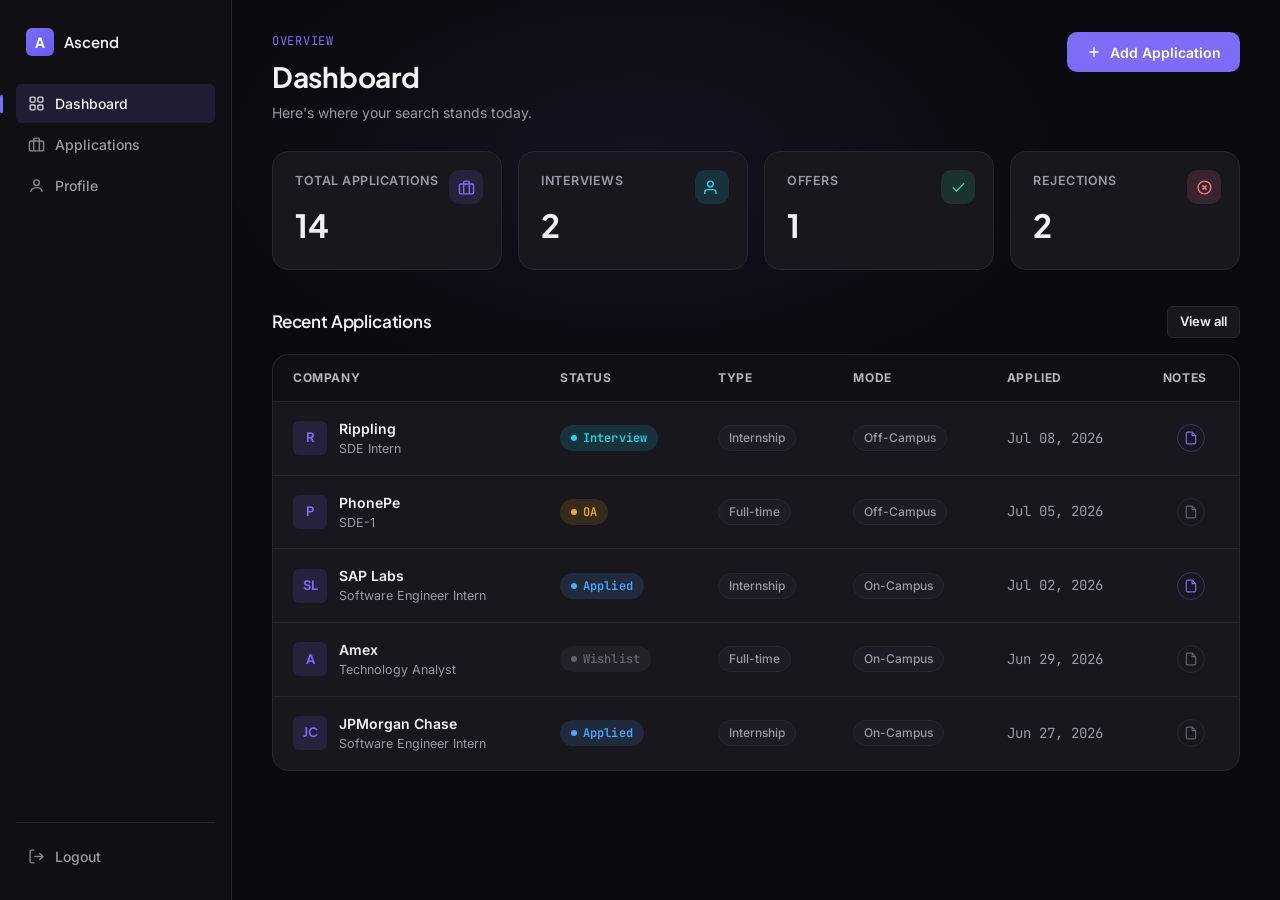
==== dashboard.html @ 65ecf3cb "Initial commit" ====
<!DOCTYPE html>
<html lang="en">
<head>
<meta charset="UTF-8">
<meta name="viewport" content="width=device-width, initial-scale=1.0">
<title>Dashboard — Ascend</title>
<link rel="stylesheet" href="css/styles.css">
<link rel="stylesheet" href="css/dashboard.css">
</head>
<body>

<div class="app-shell">

  <aside class="sidebar">
    <a href="dashboard.html" class="sidebar-brand">
      <span class="mark">A</span>
      <span class="name">Ascend</span>
    </a>

    <nav class="nav-group">
      <a href="dashboard.html" class="nav-item active">
        <svg viewBox="0 0 24 24" fill="none" stroke="currentColor" stroke-width="2"><rect x="3" y="3" width="7" height="7" rx="1.5"/><rect x="14" y="3" width="7" height="7" rx="1.5"/><rect x="3" y="14" width="7" height="7" rx="1.5"/><rect x="14" y="14" width="7" height="7" rx="1.5"/></svg>
        Dashboard
      </a>
      <a href="applications.html" class="nav-item">
        <svg viewBox="0 0 24 24" fill="none" stroke="currentColor" stroke-width="2"><rect x="2" y="7" width="20" height="14" rx="2"/><path d="M16 21V5a2 2 0 0 0-2-2h-4a2 2 0 0 0-2 2v16"/></svg>
        Applications
      </a>
      <a href="profile.html" class="nav-item">
        <svg viewBox="0 0 24 24" fill="none" stroke="currentColor" stroke-width="2"><circle cx="12" cy="8" r="4"/><path d="M4 21c0-4 4-6 8-6s8 2 8 6"/></svg>
        Profile
      </a>
    </nav>

    <div class="sidebar-footer">
      <a href="login.html" class="nav-item" data-logout>
        <svg viewBox="0 0 24 24" fill="none" stroke="currentColor" stroke-width="2"><path d="M9 21H5a2 2 0 0 1-2-2V5a2 2 0 0 1 2-2h4"/><path d="M16 17l5-5-5-5"/><path d="M21 12H9"/></svg>
        Logout
      </a>
    </div>
  </aside>

  <main class="main">
    <div class="page-header">
      <div>
        <span class="eyebrow">Overview</span>
        <h1>Dashboard</h1>
        <p class="subtitle">Here's where your search stands today.</p>
      </div>
      <a href="applications.html?action=add" class="btn btn-primary">
        <svg viewBox="0 0 24 24" fill="none" stroke="currentColor" stroke-width="2"><path d="M12 5v14M5 12h14"/></svg>
        Add Application
      </a>
    </div>

    <div class="stats-grid">
      <div class="stat-card">
        <div class="stat-icon" style="background:var(--accent-muted); color:var(--accent);">
          <svg viewBox="0 0 24 24" fill="none" stroke="currentColor" stroke-width="2"><rect x="2" y="7" width="20" height="14" rx="2"/><path d="M16 21V5a2 2 0 0 0-2-2h-4a2 2 0 0 0-2 2v16"/></svg>
        </div>
        <span class="stat-label">Total Applications</span>
        <span class="stat-value" id="stat-total">0</span>
      </div>

      <div class="stat-card">
        <div class="stat-icon" style="background:var(--status-interview-bg); color:var(--status-interview);">
          <svg viewBox="0 0 24 24" fill="none" stroke="currentColor" stroke-width="2"><path d="M17 21v-2a4 4 0 0 0-4-4H5a4 4 0 0 0-4 4v2"/><circle cx="9" cy="7" r="4"/></svg>
        </div>
        <span class="stat-label">Interviews</span>
        <span class="stat-value" id="stat-interviews">0</span>
      </div>

      <div class="stat-card">
        <div class="stat-icon" style="background:var(--status-offer-bg); color:var(--status-offer);">
          <svg viewBox="0 0 24 24" fill="none" stroke="currentColor" stroke-width="2"><path d="M20 6 9 17l-5-5"/></svg>
        </div>
        <span class="stat-label">Offers</span>
        <span class="stat-value" id="stat-offers">0</span>
      </div>

      <div class="stat-card">
        <div class="stat-icon" style="background:var(--status-rejected-bg); color:var(--status-rejected);">
          <svg viewBox="0 0 24 24" fill="none" stroke="currentColor" stroke-width="2"><circle cx="12" cy="12" r="9"/><path d="m15 9-6 6M9 9l6 6"/></svg>
        </div>
        <span class="stat-label">Rejections</span>
        <span class="stat-value" id="stat-rejections">0</span>
      </div>
    </div>

    <div class="section-header">
      <h2>Recent Applications</h2>
      <a href="applications.html" class="btn btn-secondary btn-sm">View all</a>
    </div>

    <div class="table-wrap" id="recent-table-wrap">
      <table>
        <thead>
          <tr><th>Company</th><th>Status</th><th>Type</th><th>Mode</th><th>Applied</th><th>Notes</th></tr>
        </thead>
        <tbody id="recent-apps-body"></tbody>
      </table>
    </div>

    <div class="empty-state" id="recent-empty" style="display:none;">
      <svg viewBox="0 0 24 24" fill="none" stroke="currentColor" stroke-width="2"><rect x="2" y="7" width="20" height="14" rx="2"/><path d="M16 21V5a2 2 0 0 0-2-2h-4a2 2 0 0 0-2 2v16"/></svg>
      <h3>No applications yet</h3>
      <p>Start tracking your search by adding your first application.</p>
      <a href="applications.html?action=add" class="btn btn-primary">Add Application</a>
    </div>
  </main>

</div>

<script src="js/data.js"></script>
<script src="js/dashboard.js"></script>
<script src="js/sidebar.js"></script>
</body>
</html>
---- css/styles.css ----
/* ============================================
   JOB TRACKER — DESIGN SYSTEM
   ============================================ */

@import url('https://fonts.googleapis.com/css2?family=Plus+Jakarta+Sans:wght@500;600;700;800&family=Inter:wght@400;500;600&family=JetBrains+Mono:wght@400;500&display=swap');

:root {
  /* Surfaces */
  --bg: #0b0b0f;
  --bg-elevated: #101014;
  --surface: #17171d;
  --surface-hover: #1c1c24;
  --border: #26262f;
  --border-hover: #34343f;

  /* Text */
  --text-primary: #f2f2f5;
  --text-secondary: #9a9aa5;
  --text-tertiary: #63636d;

  /* Accent */
  --accent: #7c6cf6;
  --accent-hover: #8f81ff;
  --accent-active: #6a5af0;
  --accent-muted: rgba(124, 108, 246, 0.14);
  --accent-border: rgba(124, 108, 246, 0.35);

  /* Status */
  --status-wishlist: #63636d;
  --status-wishlist-bg: rgba(99, 99, 109, 0.14);
  --status-applied: #4da6ff;
  --status-applied-bg: rgba(77, 166, 255, 0.14);
  --status-oa: #f5a623;
  --status-oa-bg: rgba(245, 166, 35, 0.14);
  --status-interview: #22d3ee;
  --status-interview-bg: rgba(34, 211, 238, 0.14);
  --status-offer: #34d399;
  --status-offer-bg: rgba(52, 211, 153, 0.14);
  --status-rejected: #fb7185;
  --status-rejected-bg: rgba(251, 113, 133, 0.14);

  /* Semantic */
  --danger: #fb7185;
  --success: #34d399;

  /* Type */
  --font-display: 'Plus Jakarta Sans', sans-serif;
  --font-body: 'Inter', sans-serif;
  --font-mono: 'JetBrains Mono', monospace;

  /* Radius */
  --radius-sm: 6px;
  --radius-md: 10px;
  --radius-lg: 16px;
  --radius-pill: 999px;

  /* Shadow */
  --shadow-sm: 0 1px 2px rgba(0, 0, 0, 0.3);
  --shadow-md: 0 8px 24px rgba(0, 0, 0, 0.35);
  --shadow-glow: 0 0 0 3px var(--accent-muted);

  /* Motion */
  --ease: cubic-bezier(0.4, 0, 0.2, 1);
  --t-fast: 120ms;
  --t-med: 200ms;
}

* { box-sizing: border-box; margin: 0; padding: 0; }

html { color-scheme: dark; }

body {
  background: var(--bg);
  color: var(--text-primary);
  font-family: var(--font-body);
  font-size: 15px;
  line-height: 1.5;
  -webkit-font-smoothing: antialiased;
}

/* Ambient background glow */
body::before {
  content: '';
  position: fixed;
  top: -10%;
  left: 50%;
  transform: translateX(-50%);
  width: 900px;
  height: 500px;
  background: radial-gradient(ellipse at center, rgba(124, 108, 246, 0.08) 0%, transparent 70%);
  pointer-events: none;
  z-index: 0;
}

h1, h2, h3, h4 {
  font-family: var(--font-display);
  font-weight: 600;
  letter-spacing: -0.01em;
  color: var(--text-primary);
}

h1 { font-size: 28px; font-weight: 700; }
h2 { font-size: 20px; }
h3 { font-size: 16px; }

.mono { font-family: var(--font-mono); }

a { color: inherit; text-decoration: none; }

button, input, select, textarea { font-family: inherit; font-size: inherit; color: inherit; }

::selection { background: var(--accent-muted); color: var(--text-primary); }

/* Focus visibility */
a:focus-visible,
button:focus-visible,
input:focus-visible,
select:focus-visible,
textarea:focus-visible,
[tabindex]:focus-visible {
  outline: 2px solid var(--accent);
  outline-offset: 2px;
  border-radius: var(--radius-sm);
}

/* ============================================
   LAYOUT
   ============================================ */

.app-shell {
  display: flex;
  min-height: 100vh;
  position: relative;
  z-index: 1;
}

.main {
  flex: 1;
  padding: 32px 40px 60px;
  max-width: 1180px;
}

.page-header {
  display: flex;
  align-items: flex-start;
  justify-content: space-between;
  margin-bottom: 28px;
  gap: 16px;
  flex-wrap: wrap;
}

.page-header .eyebrow {
  font-family: var(--font-mono);
  font-size: 12px;
  color: var(--accent);
  letter-spacing: 0.06em;
  text-transform: uppercase;
  margin-bottom: 6px;
  display: block;
}

.page-header p.subtitle {
  color: var(--text-secondary);
  font-size: 14px;
  margin-top: 4px;
}

/* ============================================
   SIDEBAR
   ============================================ */

.sidebar {
  width: 232px;
  flex-shrink: 0;
  background: var(--bg-elevated);
  border-right: 1px solid var(--border);
  padding: 24px 16px;
  display: flex;
  flex-direction: column;
  position: sticky;
  top: 0;
  height: 100vh;
}

.sidebar-brand {
  display: flex;
  align-items: center;
  gap: 10px;
  padding: 4px 10px 28px;
}

.sidebar-brand .mark {
  width: 28px;
  height: 28px;
  border-radius: var(--radius-sm);
  background: linear-gradient(135deg, var(--accent), var(--accent-active));
  display: flex;
  align-items: center;
  justify-content: center;
  font-family: var(--font-display);
  font-weight: 700;
  font-size: 14px;
  color: #fff;
  flex-shrink: 0;
}

.sidebar-brand .name {
  font-family: var(--font-display);
  font-weight: 600;
  font-size: 15px;
  color: var(--text-primary);
}

.nav-group { display: flex; flex-direction: column; gap: 2px; flex: 1; }

.nav-item {
  display: flex;
  align-items: center;
  gap: 10px;
  padding: 9px 12px;
  border-radius: var(--radius-sm);
  color: var(--text-secondary);
  font-size: 14px;
  font-weight: 500;
  transition: background var(--t-fast) var(--ease), color var(--t-fast) var(--ease);
  cursor: pointer;
  position: relative;
}

.nav-item svg { width: 17px; height: 17px; flex-shrink: 0; opacity: 0.85; }

.nav-item:hover { background: var(--surface-hover); color: var(--text-primary); }

.nav-item.active {
  background: var(--accent-muted);
  color: var(--text-primary);
}

.nav-item.active::before {
  content: '';
  position: absolute;
  left: -16px;
  top: 50%;
  transform: translateY(-50%);
  width: 3px;
  height: 18px;
  background: var(--accent);
  border-radius: var(--radius-pill);
}

.sidebar-footer {
  border-top: 1px solid var(--border);
  padding-top: 14px;
  margin-top: 14px;
}

/* ============================================
   BUTTONS
   ============================================ */

.btn {
  display: inline-flex;
  align-items: center;
  justify-content: center;
  gap: 8px;
  height: 40px;
  padding: 0 18px;
  border-radius: var(--radius-md);
  font-weight: 600;
  font-size: 14px;
  border: 1px solid transparent;
  cursor: pointer;
  transition: all var(--t-fast) var(--ease);
  white-space: nowrap;
}

.btn svg { width: 16px; height: 16px; }

.btn-primary {
  background: var(--accent);
  color: #fff;
}
.btn-primary:hover { background: var(--accent-hover); transform: translateY(-1px); box-shadow: 0 4px 16px rgba(124, 108, 246, 0.35); }
.btn-primary:active { background: var(--accent-active); transform: translateY(0); }

.btn-secondary {
  background: var(--surface);
  color: var(--text-primary);
  border-color: var(--border);
}
.btn-secondary:hover { background: var(--surface-hover); border-color: var(--accent-border); box-shadow: 0 4px 14px rgba(124, 108, 246, 0.18); }

.btn-ghost {
  background: transparent;
  color: var(--text-secondary);
}
.btn-ghost:hover { background: var(--surface-hover); color: var(--text-primary); }

.btn-danger {
  background: transparent;
  color: var(--danger);
  border-color: rgba(251, 113, 133, 0.3);
}
.btn-danger:hover { background: var(--status-rejected-bg); border-color: var(--danger); }

.btn-sm { height: 32px; padding: 0 12px; font-size: 13px; border-radius: var(--radius-sm); }
.btn-icon { width: 36px; height: 36px; padding: 0; }
.btn:disabled { opacity: 0.5; cursor: not-allowed; }

/* ============================================
   INPUTS
   ============================================ */

.field { display: flex; flex-direction: column; gap: 6px; margin-bottom: 18px; }

.field label {
  font-size: 13px;
  font-weight: 600;
  color: var(--text-secondary);
}

.field .optional-tag {
  font-weight: 400;
  color: var(--text-tertiary);
  font-size: 12px;
  margin-left: 4px;
}

.input, select.input, textarea.input {
  background: var(--surface);
  border: 1px solid var(--border);
  border-radius: var(--radius-md);
  padding: 10px 14px;
  color: var(--text-primary);
  height: 42px;
  transition: border-color var(--t-fast) var(--ease), box-shadow var(--t-fast) var(--ease);
  width: 100%;
}

textarea.input { height: auto; min-height: 90px; resize: vertical; padding-top: 10px; }

.input::placeholder { color: var(--text-tertiary); transition: color var(--t-fast) var(--ease); }

.input:hover::placeholder { color: #d8d8de; }

.input:focus {
  outline: none;
  border-color: var(--accent);
  box-shadow: var(--shadow-glow);
}

.input.error { border-color: var(--danger); }

.error-text {
  font-size: 12.5px;
  color: var(--danger);
  display: flex;
  align-items: center;
  gap: 5px;
  margin-top: 2px;
}

select.input {
  appearance: none;
  background-image: url("data:image/svg+xml,%3Csvg xmlns='http://www.w3.org/2000/svg' width='12' height='8' viewBox='0 0 12 8' fill='none'%3E%3Cpath d='M1 1.5L6 6.5L11 1.5' stroke='%239a9aa5' stroke-width='1.5' stroke-linecap='round' stroke-linejoin='round'/%3E%3C/svg%3E");
  background-repeat: no-repeat;
  background-position: right 14px center;
  padding-right: 36px;
  cursor: pointer;
}

/* Search input with icon */
.input-icon-wrap { position: relative; }
.input-icon-wrap svg {
  position: absolute;
  left: 14px;
  top: 50%;
  transform: translateY(-50%);
  width: 16px;
  height: 16px;
  color: var(--text-tertiary);
  pointer-events: none;
}
.input-icon-wrap .input { padding-left: 40px; }

/* ============================================
   TOGGLE SWITCH
   ============================================ */

.toggle-group {
  display: inline-flex;
  background: var(--surface);
  border: 1px solid var(--border);
  border-radius: var(--radius-md);
  padding: 3px;
  gap: 2px;
}

.toggle-option {
  padding: 7px 16px;
  border-radius: var(--radius-sm);
  font-size: 13px;
  font-weight: 600;
  color: var(--text-secondary);
  cursor: pointer;
  transition: all var(--t-fast) var(--ease);
  user-select: none;
}

.toggle-option.active {
  background: var(--accent);
  color: #fff;
}

.toggle-option:not(.active):hover { color: var(--text-primary); }

/* Switch (on/off) */
.switch {
  width: 40px;
  height: 24px;
  border-radius: var(--radius-pill);
  background: var(--surface);
  border: 1px solid var(--border);
  position: relative;
  cursor: pointer;
  transition: background var(--t-med) var(--ease), border-color var(--t-med) var(--ease);
  flex-shrink: 0;
}

.switch::after {
  content: '';
  position: absolute;
  top: 2px;
  left: 2px;
  width: 18px;
  height: 18px;
  border-radius: 50%;
  background: var(--text-secondary);
  transition: transform var(--t-med) var(--ease), background var(--t-med) var(--ease);
}

.switch.on { background: var(--accent-muted); border-color: var(--accent-border); }
.switch.on::after { transform: translateX(16px); background: var(--accent); }

/* ============================================
   BADGES / STATUS PILLS
   ============================================ */

.badge {
  display: inline-flex;
  align-items: center;
  gap: 6px;
  padding: 4px 11px;
  border-radius: var(--radius-pill);
  font-size: 12px;
  font-weight: 600;
  font-family: var(--font-mono);
  letter-spacing: 0.01em;
  white-space: nowrap;
}

.badge::before {
  content: '';
  width: 6px;
  height: 6px;
  border-radius: 50%;
  background: currentColor;
}

.badge-wishlist { background: var(--status-wishlist-bg); color: var(--status-wishlist); }
.badge-applied  { background: var(--status-applied-bg);  color: var(--status-applied); }
.badge-oa       { background: var(--status-oa-bg);       color: var(--status-oa); }
.badge-interview{ background: var(--status-interview-bg);color: var(--status-interview); }
.badge-offer    { background: var(--status-offer-bg);    color: var(--status-offer); }
.badge-rejected { background: var(--status-rejected-bg); color: var(--status-rejected); }

.tag {
  display: inline-flex;
  align-items: center;
  padding: 3px 10px;
  border-radius: var(--radius-pill);
  font-size: 12px;
  font-weight: 500;
  background: var(--surface-hover);
  color: var(--text-secondary);
  border: 1px solid var(--border);
}

/* ============================================
   CARDS
   ============================================ */

.card {
  background: var(--surface);
  border: 1px solid var(--border);
  border-radius: var(--radius-lg);
  padding: 22px;
  transition: border-color var(--t-fast) var(--ease), transform var(--t-fast) var(--ease);
}

.card-hover:hover { border-color: var(--border-hover); transform: translateY(-2px); }

.stat-card {
  background: var(--surface);
  border: 1px solid var(--border);
  border-radius: var(--radius-lg);
  padding: 20px 22px;
  display: flex;
  flex-direction: column;
  gap: 10px;
  position: relative;
  overflow: hidden;
}

.stat-card .stat-label {
  font-size: 12.5px;
  font-weight: 600;
  color: var(--text-secondary);
  text-transform: uppercase;
  letter-spacing: 0.04em;
}

.stat-card .stat-value {
  font-family: var(--font-display);
  font-size: 32px;
  font-weight: 700;
  color: var(--text-primary);
}

.stat-card .stat-icon {
  position: absolute;
  top: 18px;
  right: 18px;
  width: 34px;
  height: 34px;
  border-radius: var(--radius-md);
  display: flex;
  align-items: center;
  justify-content: center;
}
.stat-card .stat-icon svg { width: 17px; height: 17px; }

/* ============================================
   PIPELINE TRACKER (signature element)
   ============================================ */

.pipeline {
  display: flex;
  align-items: center;
  width: 100%;
}

.pipeline-node {
  display: flex;
  flex-direction: column;
  align-items: center;
  gap: 8px;
  flex: 1;
  position: relative;
}

.pipeline-dot {
  width: 14px;
  height: 14px;
  border-radius: 50%;
  background: var(--surface);
  border: 2px solid var(--border);
  z-index: 1;
  transition: all var(--t-med) var(--ease);
}

.pipeline-node.done .pipeline-dot { background: var(--accent); border-color: var(--accent); }
.pipeline-node.current .pipeline-dot {
  background: var(--bg);
  border-color: var(--accent);
  box-shadow: 0 0 0 4px var(--accent-muted);
}
.pipeline-node.rejected .pipeline-dot { background: var(--status-rejected); border-color: var(--status-rejected); }

.pipeline-line {
  position: absolute;
  top: 6px;
  left: -50%;
  width: 100%;
  height: 2px;
  background: var(--border);
  z-index: 0;
}
.pipeline-node:first-child .pipeline-line { display: none; }
.pipeline-node.done .pipeline-line, .pipeline-node.current .pipeline-line { background: var(--accent); }
.pipeline-node.rejected .pipeline-line { background: var(--status-rejected); }

.pipeline-label {
  font-size: 11.5px;
  font-weight: 600;
  color: var(--text-tertiary);
  text-align: center;
  font-family: var(--font-mono);
}
.pipeline-node.done .pipeline-label, .pipeline-node.current .pipeline-label { color: var(--text-primary); }

/* ============================================
   TABLE
   ============================================ */

.table-wrap {
  background: var(--surface);
  border: 1px solid var(--border);
  border-radius: var(--radius-lg);
  overflow: visible;
}

table { width: 100%; border-collapse: collapse; }

thead th {
  text-align: left;
  font-size: 12px;
  font-weight: 700;
  color: #b4b4bf;
  text-transform: uppercase;
  letter-spacing: 0.05em;
  padding: 14px 20px;
  border-bottom: 1px solid var(--border);
  background: var(--bg-elevated);
}

tbody td {
  padding: 16px 20px;
  border-bottom: 1px solid var(--border);
  font-size: 14px;
  color: var(--text-primary);
  position: relative;
}

tbody tr { transition: background var(--t-fast) var(--ease), box-shadow var(--t-fast) var(--ease); cursor: pointer; }
tbody tr:hover { background: var(--accent-muted); box-shadow: inset 3px 0 0 var(--accent); }
tbody tr:last-child td:first-child { border-bottom-left-radius: var(--radius-lg); }
tbody tr:last-child td:last-child { border-bottom-right-radius: var(--radius-lg); }
thead tr th:first-child { border-top-left-radius: var(--radius-lg); }
thead tr th:last-child { border-top-right-radius: var(--radius-lg); }
tbody tr:last-child td { border-bottom: none; }

.company-cell { display: flex; align-items: center; gap: 12px; }
.company-logo {
  width: 34px; height: 34px;
  border-radius: var(--radius-sm);
  background: var(--accent-muted);
  color: var(--accent);
  display: flex; align-items: center; justify-content: center;
  font-family: var(--font-display);
  font-weight: 700;
  font-size: 13px;
  flex-shrink: 0;
}
.company-name { font-weight: 600; }
.role-sub { font-size: 12.5px; color: var(--text-secondary); margin-top: 1px; }

/* ============================================
   TOOLTIP (for notes icon)
   ============================================ */

.tooltip-wrap { position: relative; display: inline-flex; }

.notes-icon {
  width: 28px; height: 28px;
  border-radius: 50%;
  display: flex; align-items: center; justify-content: center;
  color: var(--text-tertiary);
  background: transparent;
  border: 1px solid var(--border);
  cursor: pointer;
  transition: all var(--t-fast) var(--ease);
}
.notes-icon:hover { color: var(--accent); border-color: var(--accent-border); background: var(--accent-muted); }
.notes-icon svg { width: 14px; height: 14px; }
.notes-icon.has-note { color: var(--accent); border-color: var(--accent-border); }

.tooltip-bubble {
  position: absolute;
  bottom: calc(100% + 10px);
  left: 50%;
  transform: translateX(-50%) translateY(4px);
  width: 220px;
  background: var(--bg-elevated);
  border: 1px solid var(--border-hover);
  border-radius: var(--radius-md);
  padding: 12px 14px;
  font-size: 13px;
  color: var(--text-secondary);
  line-height: 1.5;
  box-shadow: var(--shadow-md);
  opacity: 0;
  visibility: hidden;
  transition: all var(--t-med) var(--ease);
  z-index: 20;
}

.tooltip-bubble::after {
  content: '';
  position: absolute;
  top: 100%;
  left: 50%;
  transform: translateX(-50%);
  border: 6px solid transparent;
  border-top-color: var(--bg-elevated);
}

.tooltip-wrap:hover .tooltip-bubble,
.tooltip-wrap:focus-within .tooltip-bubble {
  opacity: 1;
  visibility: visible;
  transform: translateX(-50%) translateY(0);
}

.tooltip-bubble.align-right {
  left: auto;
  right: -6px;
  transform: translateY(4px);
}
.tooltip-bubble.align-right::after { left: auto; right: 20px; transform: none; }
.tooltip-wrap:hover .tooltip-bubble.align-right,
.tooltip-wrap:focus-within .tooltip-bubble.align-right {
  transform: translateY(0);
}

/* ============================================
   SLIDE-OVER PANEL
   ============================================ */

.overlay {
  position: fixed;
  inset: 0;
  background: rgba(6, 6, 8, 0.6);
  backdrop-filter: blur(2px);
  opacity: 0;
  visibility: hidden;
  transition: opacity var(--t-med) var(--ease), visibility var(--t-med) var(--ease);
  z-index: 30;
}
.overlay.open { opacity: 1; visibility: visible; }

.slide-panel {
  position: fixed;
  top: 0;
  right: 0;
  width: 460px;
  max-width: 92vw;
  height: 100vh;
  background: var(--bg-elevated);
  border-left: 1px solid var(--border);
  box-shadow: -20px 0 60px rgba(0,0,0,0.4);
  transform: translateX(100%);
  transition: transform var(--t-med) var(--ease);
  z-index: 31;
  display: flex;
  flex-direction: column;
}
.slide-panel.open { transform: translateX(0); }

.slide-panel-header {
  display: flex;
  align-items: center;
  justify-content: space-between;
  padding: 22px 24px;
  border-bottom: 1px solid var(--border);
  flex-shrink: 0;
}

.slide-panel-body { padding: 24px; overflow-y: auto; flex: 1; }
.slide-panel-footer {
  padding: 18px 24px;
  border-top: 1px solid var(--border);
  display: flex;
  gap: 10px;
  justify-content: flex-end;
  flex-shrink: 0;
}

.close-btn {
  width: 32px; height: 32px;
  border-radius: var(--radius-sm);
  display: flex; align-items: center; justify-content: center;
  color: var(--text-secondary);
  cursor: pointer;
  transition: all var(--t-fast) var(--ease);
  background: transparent;
  border: none;
}
.close-btn:hover { background: var(--surface-hover); color: var(--text-primary); }

/* ============================================
   CONFIRM MODAL (logout, delete, etc.)
   ============================================ */

.confirm-modal {
  background: var(--surface);
  border: 1px solid var(--border);
  border-radius: var(--radius-lg);
  padding: 30px 28px;
  max-width: 360px;
  width: 90vw;
  text-align: center;
  box-shadow: var(--shadow-md);
  position: fixed;
  top: 50%;
  left: 50%;
  transform: translate(-50%, -50%) scale(0.96);
  opacity: 0;
  visibility: hidden;
  transition: all var(--t-med) var(--ease);
  z-index: 32;
}

.overlay.open .confirm-modal {
  opacity: 1;
  visibility: visible;
  transform: translate(-50%, -50%) scale(1);
}

.confirm-modal .confirm-icon {
  width: 44px;
  height: 44px;
  border-radius: 50%;
  background: var(--status-rejected-bg);
  color: var(--status-rejected);
  display: flex;
  align-items: center;
  justify-content: center;
  margin: 0 auto 16px;
}
.confirm-modal .confirm-icon svg { width: 20px; height: 20px; }

.confirm-modal h3 { font-size: 18px; margin-bottom: 8px; }
.confirm-modal p { font-size: 13.5px; color: var(--text-secondary); line-height: 1.55; margin-bottom: 22px; }

.confirm-actions { display: flex; gap: 10px; justify-content: center; }
.confirm-actions .btn { flex: 1; }

.btn-danger-solid {
  background: var(--status-rejected);
  color: #1a0a0d;
}
.btn-danger-solid:hover { background: #fc8a99; }

/* ============================================
   AUTH PAGES
   ============================================ */

.auth-shell {
  min-height: 100vh;
  display: flex;
  flex-direction: column;
  align-items: center;
  justify-content: center;
  padding: 24px;
  position: relative;
  z-index: 1;
}

.auth-card {
  width: 100%;
  max-width: 400px;
  background: var(--surface);
  border: 1px solid var(--border);
  border-radius: var(--radius-lg);
  padding: 36px 32px;
  box-shadow: var(--shadow-md);
}

.auth-brand {
  display: flex;
  align-items: center;
  gap: 10px;
  justify-content: center;
  margin-bottom: 24px;
}

.auth-card h1 { font-size: 22px; text-align: center; margin-bottom: 6px; }
.auth-card .auth-sub { text-align: center; color: var(--text-secondary); font-size: 14px; margin-bottom: 26px; }

.auth-footer {
  text-align: center;
  margin-top: 20px;
  font-size: 14px;
  color: var(--text-secondary);
}
.auth-footer a { color: var(--accent); font-weight: 600; }
.auth-footer a:hover { color: var(--accent-hover); }

/* ============================================
   UTILITIES
   ============================================ */

.flex { display: flex; }
.flex-col { display: flex; flex-direction: column; }
.items-center { align-items: center; }
.justify-between { justify-content: space-between; }
.gap-8 { gap: 8px; }
.gap-12 { gap: 12px; }
.gap-16 { gap: 16px; }
.mt-8 { margin-top: 8px; }
.mt-16 { margin-top: 16px; }
.mt-24 { margin-top: 24px; }
.text-secondary { color: var(--text-secondary); }
.text-tertiary { color: var(--text-tertiary); }
.w-full { width: 100%; }

.empty-state {
  text-align: center;
  padding: 60px 20px;
  color: var(--text-secondary);
}
.empty-state svg { width: 40px; height: 40px; color: var(--text-tertiary); margin-bottom: 14px; }
.empty-state h3 { color: var(--text-primary); margin-bottom: 6px; }
.empty-state p { font-size: 14px; margin-bottom: 20px; }

/* Scrollbar */
::-webkit-scrollbar { width: 10px; height: 10px; }
::-webkit-scrollbar-track { background: transparent; }
::-webkit-scrollbar-thumb { background: var(--border-hover); border-radius: var(--radius-pill); }
::-webkit-scrollbar-thumb:hover { background: var(--text-tertiary); }

/* Responsive */
@media (max-width: 900px) {
  .sidebar { position: fixed; left: -240px; transition: left var(--t-med) var(--ease); z-index: 40; }
  .sidebar.open { left: 0; }
  .main { padding: 20px; }
}

@media (prefers-reduced-motion: reduce) {
  * { transition-duration: 0.01ms !important; animation-duration: 0.01ms !important; }
}
---- css/dashboard.css ----
/* ============================================
   DASHBOARD
   ============================================ */

.stats-grid {
  display: grid;
  grid-template-columns: repeat(4, 1fr);
  gap: 16px;
  margin-bottom: 36px;
}

.section-header {
  display: flex;
  align-items: center;
  justify-content: space-between;
  margin-bottom: 16px;
}

.section-header h2 { font-size: 17px; }

.notes-cell { text-align: center; }

@media (max-width: 1080px) {
  .stats-grid { grid-template-columns: repeat(2, 1fr); }
}

@media (max-width: 600px) {
  .stats-grid { grid-template-columns: 1fr; }
}
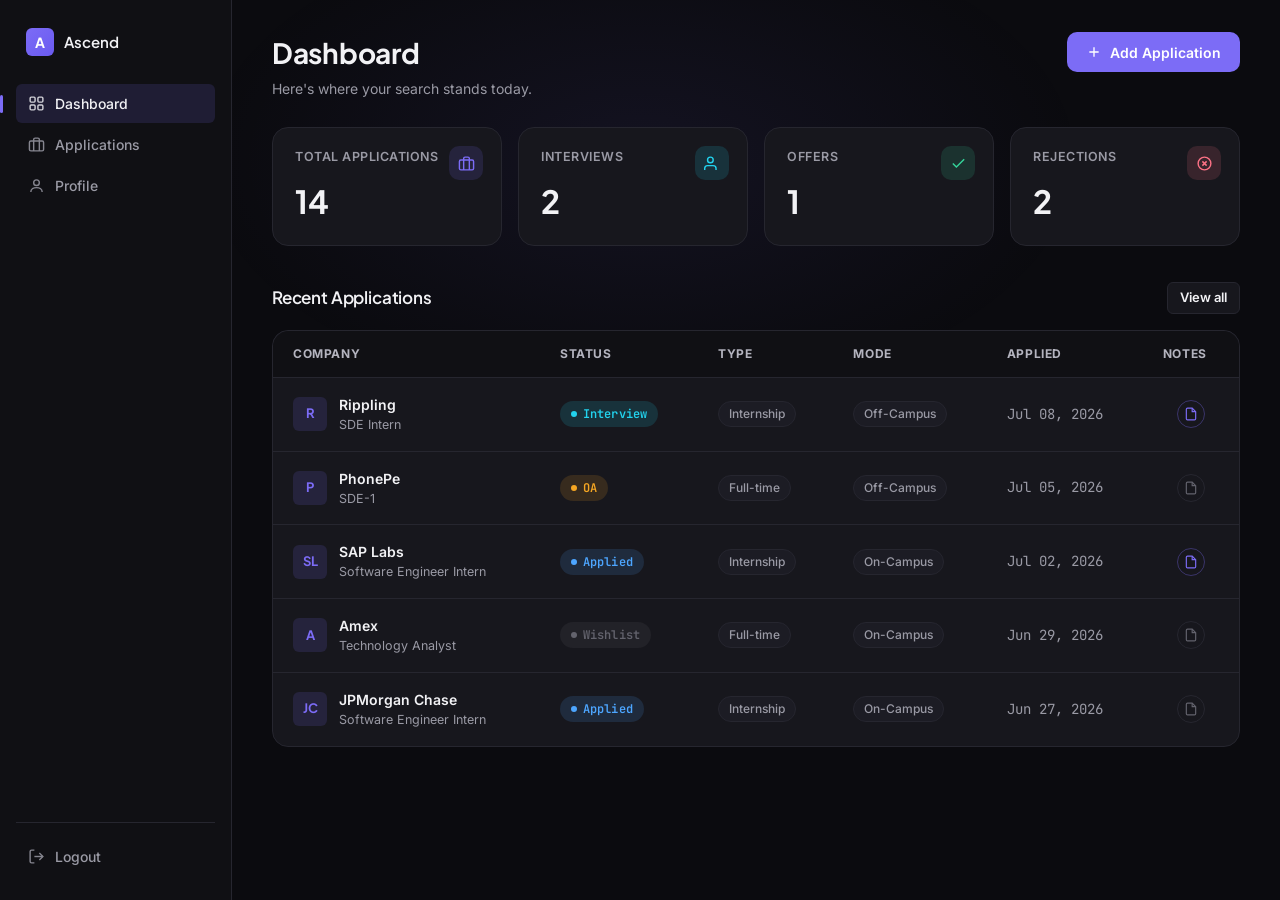
==== commit 208ee99e: "Complete frontend for Ascend" ====
--- a/dashboard.html
+++ b/dashboard.html
@@ -43,7 +43,6 @@
   <main class="main">
     <div class="page-header">
       <div>
-        <span class="eyebrow">Overview</span>
         <h1>Dashboard</h1>
         <p class="subtitle">Here's where your search stands today.</p>
       </div>
